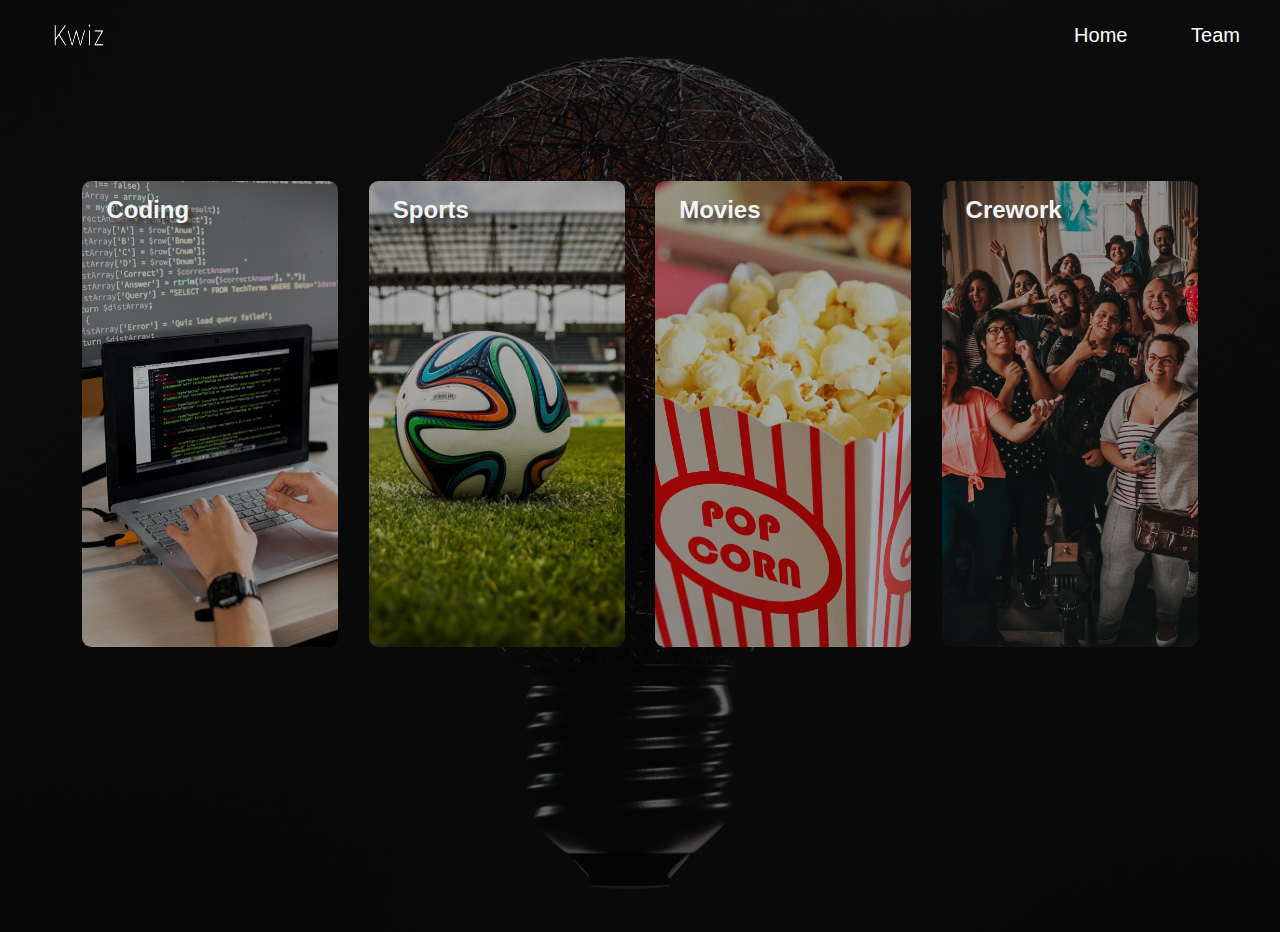
==== index.html @ 6531b929 "final commit" ====
<!DOCTYPE html>
<html lang="en">
  <head>
    <meta charset="UTF-8" />
    <meta http-equiv="X-UA-Compatible" content="IE=edge" />
    <meta name="viewport" content="width=device-width, initial-scale=1.0" />
    <title>Kwiz App</title>
    <link rel="stylesheet" href="style.css" />
    <link href="https://css.gg/menu-round.css" rel="stylesheet" />
    <link rel="preconnect" href="https://fonts.googleapis.com/%22%3E
    <link rel="preconnect" href="https://fonts.gstatic.com/" crossorigin />
    <link
      href="https://fonts.googleapis.com/css2?family=Roboto:wght@100&display=swap"
      rel="stylesheet"
    />
  </head>
  <body>
    <div class="main">
      <div class="nav-bar">
        <nav>
          <ul class="list">
            <li><a class="header" href="">Home</a></li>
            <li><a class="header" href="./team/team.html">Team</a></li>
          </ul>
        </nav>
        <img src="./logo.png" alt="" class="logo" width="90px" height="70px" />
      </div>

      <div class="col">
        <div class="card" id="coding" onclick="clickHandler()">
          <h2>Coding</h2>
          <p>
            Are you a budding computer programmer? Take our 10-question quiz to
            see how much you know about the world of coding!
          </p>
        </div>
        <div class="card" id="sport">
          <h2>Sports</h2>
          <p>
            Sports have been with us for millennia, but how much do we really
            know them? Do you have what it takes to step up to the challenge and
            answer all these 10 sports quiz questions correctly?
          </p>
        </div>
        <div class="card" id="movie">
          <h2>Movies</h2>
          <p>
            This absolutely gigantic quiz will test your movie trivia and see
            how much you've paying attention to your favourite films.
          </p>
        </div>
        <div class="card" id="crework">
          <h2>Crework</h2>

          <p>
            Lorem, ipsum dolor sit amet consectetur adipisicing elit. Aliquid
          </p>
        </div>
      </div>
    </div>
    <script src="index.js"></script>
  </body>
</html>
---- style.css ----
* {
  padding: 0;
  margin: 0;

  box-sizing: border-box;

  font-family: sans-serif;
}
body {
  background-image: linear-gradient(rgba(0, 0, 0, 0.6), rgba(0, 0, 0, 0.6)),
    url("./images/bg.jpg");
  background-position: center;
  background-size: cover;
}
.main {
  width: 100%;
  height: 100vh;
  margin: 0 0 2rem 0;
}

.nav-bar {
  display: flex;
  flex-direction: row-reverse;
  justify-content: space-between;
  margin-right: 2rem;
}

.gg-menu-round {
  cursor: pointer;
  margin-left: 50px;
  color: antiquewhite;
}
.list {
  margin: 1rem 0;
  padding: 0.5rem;
}
.list li {
  display: inline-block;
  margin-left: 3.7rem;
}

a {
  color: #fff;
  font-size: 1.25rem;
  text-decoration: none;
}
.logo {
  margin-top: 0.4rem;
  margin-left: 2rem;
}
.card {
  height: 69%;
  width: 20%;
  display: inline-block;
  border-radius: 0.6rem;
  border-color: rgb(149, 6, 6);
  padding: 0.95rem 1.5rem;
  box-sizing: border-box;
  cursor: pointer;
  margin: 0.6rem 0.95rem;
  background-image: url("./images/bg.jpg");
  background-position: center;
  background-size: cover;
  transition: transform 300ms ease-in;
}
#coding {
  background-image: linear-gradient(rgba(0, 0, 0, 0.3), rgba(0, 0, 0, 0.3)),
    url("./images/coding.jpg");
}
#sport {
  background-image: linear-gradient(rgba(0, 0, 0, 0.3), rgba(0, 0, 0, 0.3)),
    url("./images/sports.jpg");
}
#movie {
  background-image: linear-gradient(rgba(0, 0, 0, 0.3), rgba(0, 0, 0, 0.3)),
    url("./images/movie.jpg");
}
#crework {
  background-image: linear-gradient(rgba(0, 0, 0, 0.3), rgba(0, 0, 0, 0.3)),
    url("./images/comm.jpg");
}
.card:hover {
  transform: translateY(-10px);
}

.card h2 {
  color: rgb(244, 244, 244);
  text-shadow: 5px 5px 5px rgb(49, 45, 45);
  font-size: 1.5rem;
}
.card p {
  display: none;
  color: #fff;
  font-family: "roboto";
}
.col {
  display: flex;
  align-items: center;
  width: 100%;
  height: 75%;
  justify-content: center;
}

@media (max-width: 768px) {
  .header {
    display: none;
  }
  .col {
    width: 100%;
    display: flex;
    flex-direction: column;
    /* align-items: center; */
    justify-content: center;
    /* flex-grow: 1; */
    /* align-items: center; */
  }
  .card {
    display: flex;
    font-size: 1rem;
    overflow: hidden;
    flex-wrap: wrap;
    /* overflow-wrap: break-word; */
    width: 40%;
    height: 70%;
    padding: 0.5rem;
    margin-bottom: 0.5rem;
  }
  .login {
    margin-left: 80px;
    margin-bottom: 120px;
  }
  .list li {
    display: block;
  }
  .col {
    display: flex;
    justify-content: center;
  }
}

@media (max-width: 1000px) {
  .col {
    display: flex;
    justify-content: center;
    /* align-items: center; */
    overflow: auto;
  }
}
.header:hover {
  border: 2px solid white;
  padding: 0.7rem;
  border-radius: 0.6rem;
  background-color: white;
  color: black;
}
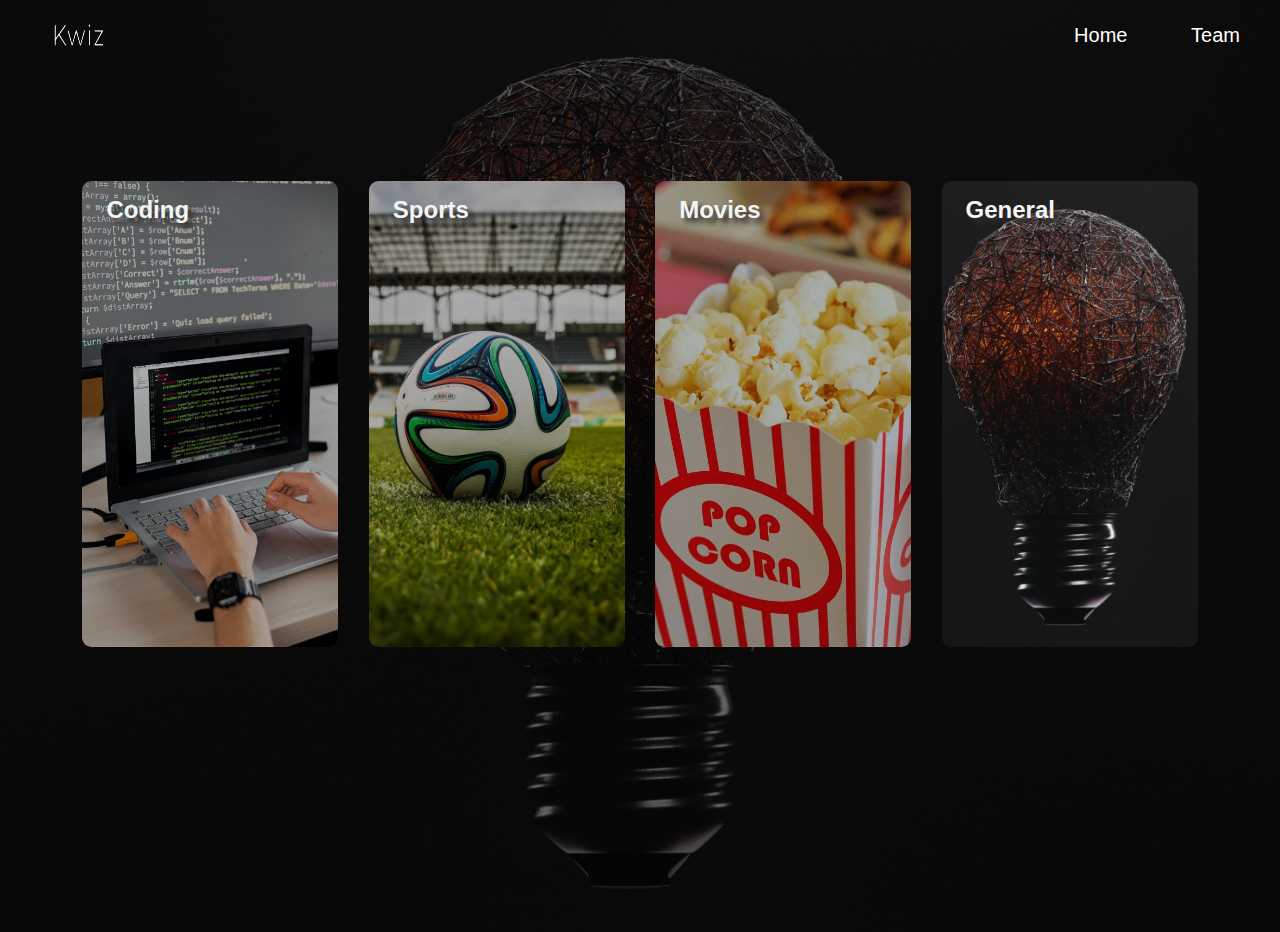
==== commit a8ca8c2a: "updated changes" ====
--- a/index.html
+++ b/index.html
@@ -1,63 +1,63 @@
 <!DOCTYPE html>
 <html lang="en">
-  <head>
-    <meta charset="UTF-8" />
-    <meta http-equiv="X-UA-Compatible" content="IE=edge" />
-    <meta name="viewport" content="width=device-width, initial-scale=1.0" />
-    <title>Kwiz App</title>
-    <link rel="stylesheet" href="style.css" />
-    <link href="https://css.gg/menu-round.css" rel="stylesheet" />
-    <link rel="preconnect" href="https://fonts.googleapis.com/%22%3E
-    <link rel="preconnect" href="https://fonts.gstatic.com/" crossorigin />
-    <link
-      href="https://fonts.googleapis.com/css2?family=Roboto:wght@100&display=swap"
-      rel="stylesheet"
-    />
-  </head>
-  <body>
-    <div class="main">
-      <div class="nav-bar">
-        <nav>
-          <ul class="list">
-            <li><a class="header" href="">Home</a></li>
-            <li><a class="header" href="./team/team.html">Team</a></li>
-          </ul>
-        </nav>
-        <img src="./logo.png" alt="" class="logo" width="90px" height="70px" />
+
+<head>
+  <meta charset="UTF-8" />
+  <meta http-equiv="X-UA-Compatible" content="IE=edge" />
+  <meta name="viewport" content="width=device-width, initial-scale=1.0" />
+  <title>Kwiz App</title>
+  <link rel="stylesheet" href="style.css" />
+  <link href="https://css.gg/menu-round.css" rel="stylesheet" />
+  <link rel="preconnect" href="https://fonts.googleapis.com/%22%3E
+    <link rel=" preconnect" href="https://fonts.gstatic.com/" crossorigin />
+  <link href="https://fonts.googleapis.com/css2?family=Roboto:wght@100&display=swap" rel="stylesheet" />
+</head>
+
+<body>
+  <div class="main">
+    <div class="nav-bar">
+      <nav>
+        <ul class="list">
+          <li><a class="header" href="">Home</a></li>
+          <li><a class="header" href="./about/team.html">Team</a></li>
+        </ul>
+      </nav>
+      <img src="./logo.png" alt="" class="logo" width="90px" height="70px" />
+    </div>
+
+    <div class="col">
+      <div class="card" id="coding" onclick="clickHandler('coding')">
+        <h2>Coding</h2>
+        <p>
+          Are you a budding computer programmer? Take our 10-question quiz to
+          see how much you know about the world of coding!
+        </p>
       </div>
+      <div class="card" id="sport" onclick="clickHandler('sport')">
+        <h2>Sports</h2>
+        <p>
+          Sports have been with us for millennia, but how much do we really
+          know them? Do you have what it takes to step up to the challenge and
+          answer all these 10 sports quiz questions correctly?
+        </p>
+      </div>
+      <div class="card" id="movie" onclick="clickHandler('movies')">
+        <h2>Movies</h2>
+        <p>
+          This absolutely gigantic quiz will test your movie trivia and see
+          how much you've paying attention to your favourite films.
+        </p>
+      </div>
+      <div class="card" id="general" onclick="clickHandler('general')">
+        <h2>General</h2>
 
-      <div class="col">
-        <div class="card" id="coding" onclick="clickHandler()">
-          <h2>Coding</h2>
-          <p>
-            Are you a budding computer programmer? Take our 10-question quiz to
-            see how much you know about the world of coding!
-          </p>
-        </div>
-        <div class="card" id="sport">
-          <h2>Sports</h2>
-          <p>
-            Sports have been with us for millennia, but how much do we really
-            know them? Do you have what it takes to step up to the challenge and
-            answer all these 10 sports quiz questions correctly?
-          </p>
-        </div>
-        <div class="card" id="movie">
-          <h2>Movies</h2>
-          <p>
-            This absolutely gigantic quiz will test your movie trivia and see
-            how much you've paying attention to your favourite films.
-          </p>
-        </div>
-        <div class="card" id="crework">
-          <h2>Crework</h2>
-
-          <p>
-            Lorem, ipsum dolor sit amet consectetur adipisicing elit. Aliquid
-          </p>
-        </div>
+        <p>
+          Lorem, ipsum dolor sit amet consectetur adipisicing elit. Aliquid
+        </p>
       </div>
     </div>
-    <script src="index.js"></script>
-  </body>
-</html>
+  </div>
+  <script src="index.js"></script>
+</body>
+
+</html>